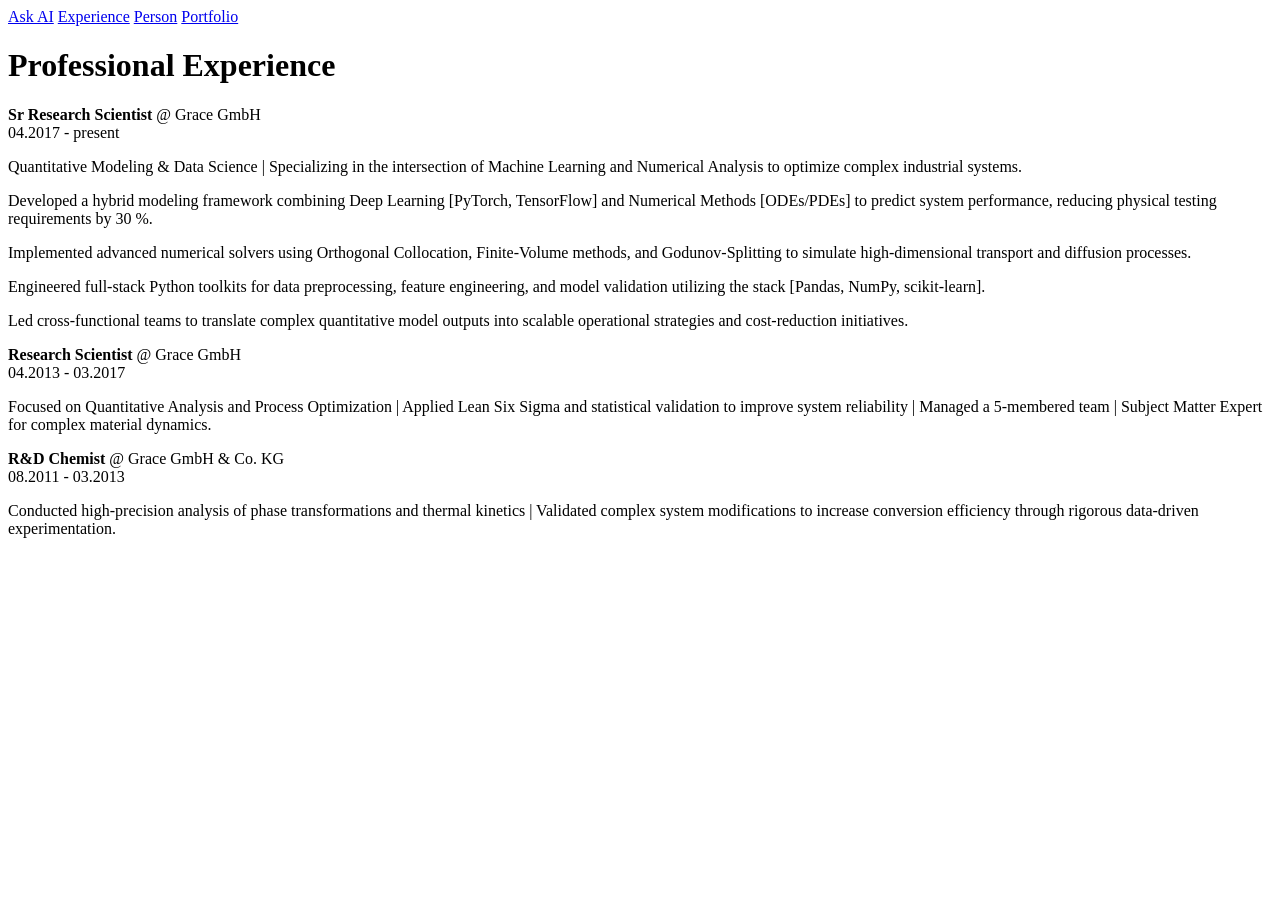
==== experience.html @ 0060b600 "Structure change" ====
<!DOCTYPE html>
<html lang="en">
<head>
    <meta charset="UTF-8">
    <meta name="viewport" content="width=device-width, initial-scale=1.0">
    <title>Experience - Quantitative Data Scientist</title>
    <link rel="stylesheet" href="assets/css/style.css">
</head>
<body>
    <nav class="navbar">
        <a href="index.html">Ask AI</a>
        <a href="experience.html" class="active">Experience</a>
        <a href="person.html">Person</a>
        <a href="portfolio.html">Portfolio</a>
    </nav>
    <div class="main-content">
        <div class="container">
            <h1>Professional Experience</h1>
            
            <div class="job">
                <div class="job-title"><strong>Sr Research Scientist</strong> @ Grace GmbH</div>
                <div class="job-date">04.2017 - present</div>
                <div class="job-desc">
                    <p>Quantitative Modeling & Data Science | Specializing in the intersection of Machine Learning and Numerical Analysis to optimize complex 
industrial systems.</p>
                    
                    <p>Developed a hybrid modeling framework combining Deep Learning [PyTorch, TensorFlow] and Numerical Methods [ODEs/PDEs] 
to predict system performance, reducing physical testing requirements by 30 %.</p>
                    
                    <p>Implemented advanced numerical solvers using Orthogonal Collocation, Finite-Volume methods, and Godunov-Splitting to simulate 
high-dimensional transport and diffusion processes.</p>
                    
                    <p>Engineered full-stack Python toolkits for data preprocessing, feature engineering, and model validation utilizing the stack [Pandas, NumPy, 
scikit-learn].</p>
                    
                    <p>Led cross-functional teams to translate complex quantitative model outputs into scalable operational strategies and cost-reduction initiatives.</p>
                </div>
            </div>

            <div class="job">
                <div class="job-title"><strong>Research Scientist</strong> @ Grace GmbH</div>
                <div class="job-date">04.2013 - 03.2017</div>
                <div class="job-desc">
                    <p>Focused on Quantitative Analysis and Process Optimization | Applied Lean Six Sigma and statistical validation to improve system 
reliability | Managed a 5-membered team | Subject Matter Expert for complex material dynamics.</p>
                </div>
            </div>

            <div class="job">
                <div class="job-title"><strong>R&D Chemist</strong> @ Grace GmbH & Co. KG</div>
                <div class="job-date">08.2011 - 03.2013</div>
                <div class="job-desc">
                    <p>Conducted high-precision analysis of phase transformations and thermal kinetics | Validated complex system modifications to increase conversion 
efficiency through rigorous data-driven experimentation.</p>
                </div>
            </div>
        </div>
    </div>
</body>
</html>
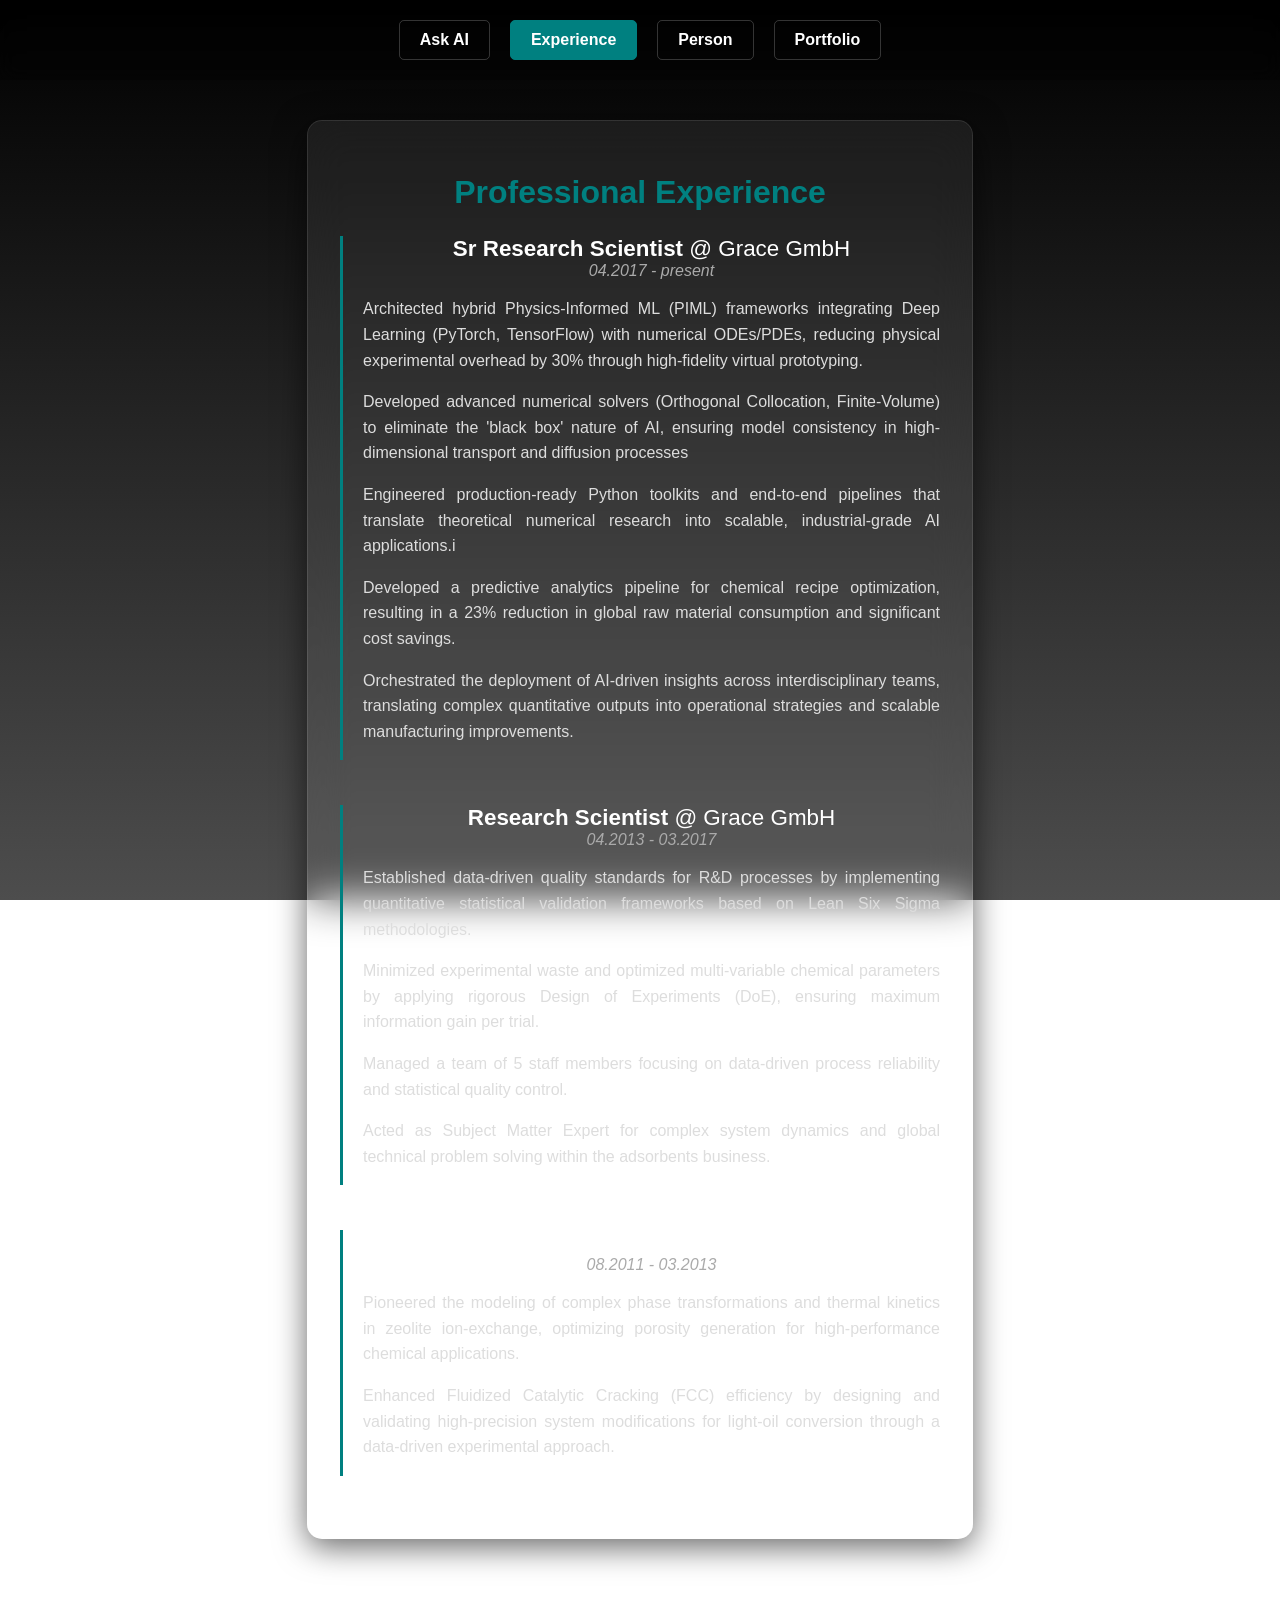
==== commit 27de7532: "General Content Update" ====
--- a/experience.html
+++ b/experience.html
@@ -21,19 +21,16 @@
                 <div class="job-title"><strong>Sr Research Scientist</strong> @ Grace GmbH</div>
                 <div class="job-date">04.2017 - present</div>
                 <div class="job-desc">
-                    <p>Quantitative Modeling & Data Science | Specializing in the intersection of Machine Learning and Numerical Analysis to optimize complex 
-industrial systems.</p>
+                    <p>Architected hybrid Physics-Informed ML (PIML) frameworks integrating Deep Learning (PyTorch, TensorFlow) with numerical ODEs/PDEs, reducing physical experimental overhead by 30% through high-fidelity virtual prototyping.</p>
                     
-                    <p>Developed a hybrid modeling framework combining Deep Learning [PyTorch, TensorFlow] and Numerical Methods [ODEs/PDEs] 
-to predict system performance, reducing physical testing requirements by 30 %.</p>
+                    <p>Developed advanced numerical solvers (Orthogonal Collocation, Finite-Volume) to eliminate the 'black box' nature of AI, ensuring model consistency in high-dimensional transport and diffusion processes</p>
                     
-                    <p>Implemented advanced numerical solvers using Orthogonal Collocation, Finite-Volume methods, and Godunov-Splitting to simulate 
-high-dimensional transport and diffusion processes.</p>
+                    <p>Engineered production-ready Python toolkits and end-to-end pipelines that translate theoretical numerical research into scalable, industrial-grade AI applications.i</p>
                     
-                    <p>Engineered full-stack Python toolkits for data preprocessing, feature engineering, and model validation utilizing the stack [Pandas, NumPy, 
-scikit-learn].</p>
+                    <p>Developed a predictive analytics pipeline for chemical recipe optimization, resulting in a 23% reduction in global raw material consumption and significant cost savings.</p>
                     
-                    <p>Led cross-functional teams to translate complex quantitative model outputs into scalable operational strategies and cost-reduction initiatives.</p>
+                    <p>Orchestrated the deployment of AI-driven insights across interdisciplinary teams, translating complex quantitative outputs into operational strategies and scalable  manufacturing improvements.</p>
+
                 </div>
             </div>
 
@@ -41,8 +38,14 @@
                 <div class="job-title"><strong>Research Scientist</strong> @ Grace GmbH</div>
                 <div class="job-date">04.2013 - 03.2017</div>
                 <div class="job-desc">
-                    <p>Focused on Quantitative Analysis and Process Optimization | Applied Lean Six Sigma and statistical validation to improve system 
-reliability | Managed a 5-membered team | Subject Matter Expert for complex material dynamics.</p>
+                    <p>Established data-driven quality standards for R&D processes by implementing quantitative statistical validation frameworks based on Lean Six Sigma methodologies.</p>
+
+                    <p>Minimized experimental waste and optimized multi-variable chemical parameters by applying rigorous Design of Experiments (DoE), ensuring maximum information gain per trial.</p>
+                    
+                    <p>Managed a team of 5 staff members focusing on data-driven process reliability and statistical quality control.</p>
+
+                    <p>Acted as Subject Matter Expert for complex system dynamics and global technical problem solving within the adsorbents business.</p>
+
                 </div>
             </div>
 
@@ -50,8 +53,10 @@
                 <div class="job-title"><strong>R&D Chemist</strong> @ Grace GmbH & Co. KG</div>
                 <div class="job-date">08.2011 - 03.2013</div>
                 <div class="job-desc">
-                    <p>Conducted high-precision analysis of phase transformations and thermal kinetics | Validated complex system modifications to increase conversion 
-efficiency through rigorous data-driven experimentation.</p>
+                    <p>Pioneered the modeling of complex phase transformations and thermal kinetics in zeolite ion-exchange, optimizing porosity generation for high-performance chemical applications.</p>
+
+                    <p>Enhanced Fluidized Catalytic Cracking (FCC) efficiency by designing and validating high-precision system modifications for light-oil conversion through a data-driven experimental approach.</p>
+                
                 </div>
             </div>
         </div>
--- a/assets/css/style.css
+++ b/assets/css/style.css
@@ -0,0 +1,275 @@
+:root {
+    --brand-color: #008080;
+    --brand-color-lighted: #4dcdcd;
+    --brand-black: #000000;
+    --brand-dark: #4d4d4d;
+    --brand-darkgray: #aaaaaa;
+    --brand-gray:#cccccc;
+    --brand-brightgray :#dddddd;
+    --brand-white: #ffffff;
+}
+
+body, html {
+    margin: 0;
+    padding: 0;
+    width: 100 %;
+    height: 100 %;
+    /* overflow-x: hidden; */
+    font-family: 'Segoe UI', Tahome, Geneva, Verdana, sans-serif;
+    /* Background */
+    background: linear-gradient(to bottom, var(--brand-black) 0%, var(--brand-dark) 100%);
+    background-attachment: fixed; 
+    background-repeat: no-repeat;
+}
+
+a {
+    color: var(--brand-brightgray);
+    text-decoration: none;
+    transition: 0.3s;
+}
+
+a:hover {
+    color: var(--brand-color-lighted);
+    text-decoration: underline;
+}
+
+a:visited {
+    color: var(--brand-brightgray);
+}
+
+p {
+    text-align: justify;
+}
+
+/* Navigation Bar */
+.navbar {
+    position: fixed;
+    top: 0;
+    width: 100%;
+    display: flex;
+    justify-content: center;
+    gap: 20px;
+    padding: 20px 0;
+    z-index: 100;
+    background: rgba(0, 0, 0, 0.3);
+    backdrop-filter: blur(10px);
+}
+.navbar a {
+    color: white;
+    text-decoration: none;
+    font-weight: bold;
+    padding: 10px 20px;
+    border-radius: 5px;
+    transition: 0.3s;
+    border: 1px solid rgba(255,255,255,0.2);
+}
+.navbar a:hover {
+    background: rgba(255,255,255,0.2);
+    box-shadow: 0 0 10px rgba(255,255,255,0.5);
+}
+.navbar a.active {
+    background: var(--brand-color);
+    border-color: var(--brand-color);
+}
+.main-content {
+       margin: 100px auto;
+       max-width: 800px;
+       padding: 20px;
+       display: flex;
+       justify-content: center;
+}
+
+#bg-canvas {
+    position: fixed;
+    top: 0;
+    left: 0;
+    z-index: 1;
+}
+#ui-layer {
+    position: relative;
+    z-index: 2; 
+    max-width: 700px;
+    margin: 100px auto 50px auto;
+    padding: 20px; 
+    pointer-events: none;
+} 
+
+.container {
+    pointer-events: auto; 
+    display: flex; flex-direction: column; gap: 15px; 
+    background: rgba(255, 255, 255, 0.07); 
+    backdrop-filter: blur(20px); 
+    padding: 32px;
+    border-radius: 15px; 
+    box-shadow: 0 8px 32px rgba(0,0,0,0.6); 
+    border: 1px solid rgba(255,255,255,0.1); 
+    max-width: 600px; 
+    text-align: center;
+    color: white; 
+}
+
+/* Photograph Styling */
+.profile-pic-wrapper {
+    width: 150px;
+    height: 150px;
+    margin: 0 auto 20px auto;
+    border-radius: 50%;
+    border: 4px solid var(--brand-color);
+    overflow: hidden; /* Ensure the image stays circular */
+    box-shadow: 0 0 15px rgba(66, 133, 244, 0.4);
+    background-color: #333; /* fallback color while loading */
+}
+.profile-img {
+    width: 100%;
+    height: 100%;
+    object-fit: cover; /* Crops the image to fill the circle without stretching */
+    display: block;
+}
+
+.content-img {
+    max-width: 600px;
+    height: auto;
+    display: block;
+    margin: 0 auto;
+}
+
+.job {
+    border-left: 3px solid var(--brand-color);
+    padding-left: 20px;
+    margin-bottom: 30px;
+}
+.job-title {
+    font-size: 1.4em;
+    /* font-weight: bold; */
+    color: var(--brand-white);
+} 
+.job-date {
+    color: var(--brand-darkgray);
+    font-style: italic;
+    margin-bottom: 10px;
+}
+.job-desc {
+    color: var(--brand-brightgray);
+    line-height: 1.6;
+}
+
+.skills-category {
+    margin-bottom: 20px;
+    text-align: left;
+}
+.category-title {
+    font-weight: bold;
+    color: var(--brand-color-lighted); /* or your primary color */
+    margin-bottom: 8px;
+    font-size: 1.1rem;
+    border-left: 4px solid var(--brand-color); /* Add a small accent line */
+    padding-left: 10px;
+}
+.skills-grid {
+    display: grid;
+    grid-template-columns: repeat(auto-fill, minmax(150px, 1fr));
+    gap: 10px;
+}
+.skill-item {
+    background: #333;
+    padding: 5px 10px;
+    border-radius: 4px;
+    font-size: 0.9rem;
+    color: var(--brand-gray);
+}
+
+h1 {
+    color: var(--brand-color);
+    margin-bottom: 10px;
+}
+        .tagline {
+            font-size: 1.2em;
+            color: var(--brand-darkgray);
+            margin-bottom: 30px;
+        }
+        .section {
+            text-align: left;
+            margin-top: 30px;
+        }
+        .section h3 {
+            border-bottom: 1px solid var(--brand-color);
+            padding-bottom: 5px; color: var(--brand-white);
+        }
+        .skills-grid {
+            display: grid;
+            grid-template-columns: 1fr 1fr;
+            gap: 10px;
+            margin-top: 10px;
+        }
+        .skill-item {
+            background: rgba(255,255,255,0.1);
+            padding: 5px 10px;
+            border-radius: 4px;
+            font-size: 0.9em;
+        }
+
+h2 {
+    text-align: center;
+    color: var(--brand-white);
+    text-shadow: 0 0 10px rgba(0,255,0,0.5);
+}
+
+textarea { 
+    padding: 12px;
+    width: 100%;
+    box-sizing: border-box; 
+    border: 1px solid #444;
+    border-radius: 5px; 
+    font-size: 16px;
+    background: rgba(0,0,0,0.4);
+    color: white;
+    resize: vertical; 
+}
+
+button { 
+    padding: 12px;
+    background-color: var(--brand-color);
+    color: white; 
+    border: none;
+    border-radius: 5px;
+    cursor: pointer; 
+    font-weight: bold;
+    font-size: 16px;
+    transition: 0.3s; 
+}
+
+button:hover {
+    background-color: var(--brand-color-lighted);
+    box-shadow: 0 0 15px var(--brand-color);
+}
+
+button:disabled {
+    background-color: #555;
+}
+
+#response { 
+    background: rgba(0,0,0,0.5);
+    padding: 15px;
+    border-radius: 5px; 
+    border: 1px solid #444;
+    min-height: 50px;
+    color: var(--brand-brightgray);
+    text-align: left; 
+}
+
+#response h1, #response h2, #response h3 { color: var(--brand-color); }
+
+#response code {
+    background: #222;
+    color: #8f8;
+    padding: 2px 5px;
+    border-radius: 3px;
+}
+
+#response pre {
+    background: #111;
+    color: var(--brand-white);
+    padding: 15px;
+    border-radius: 5px;
+    overflow-x: auto;
+}
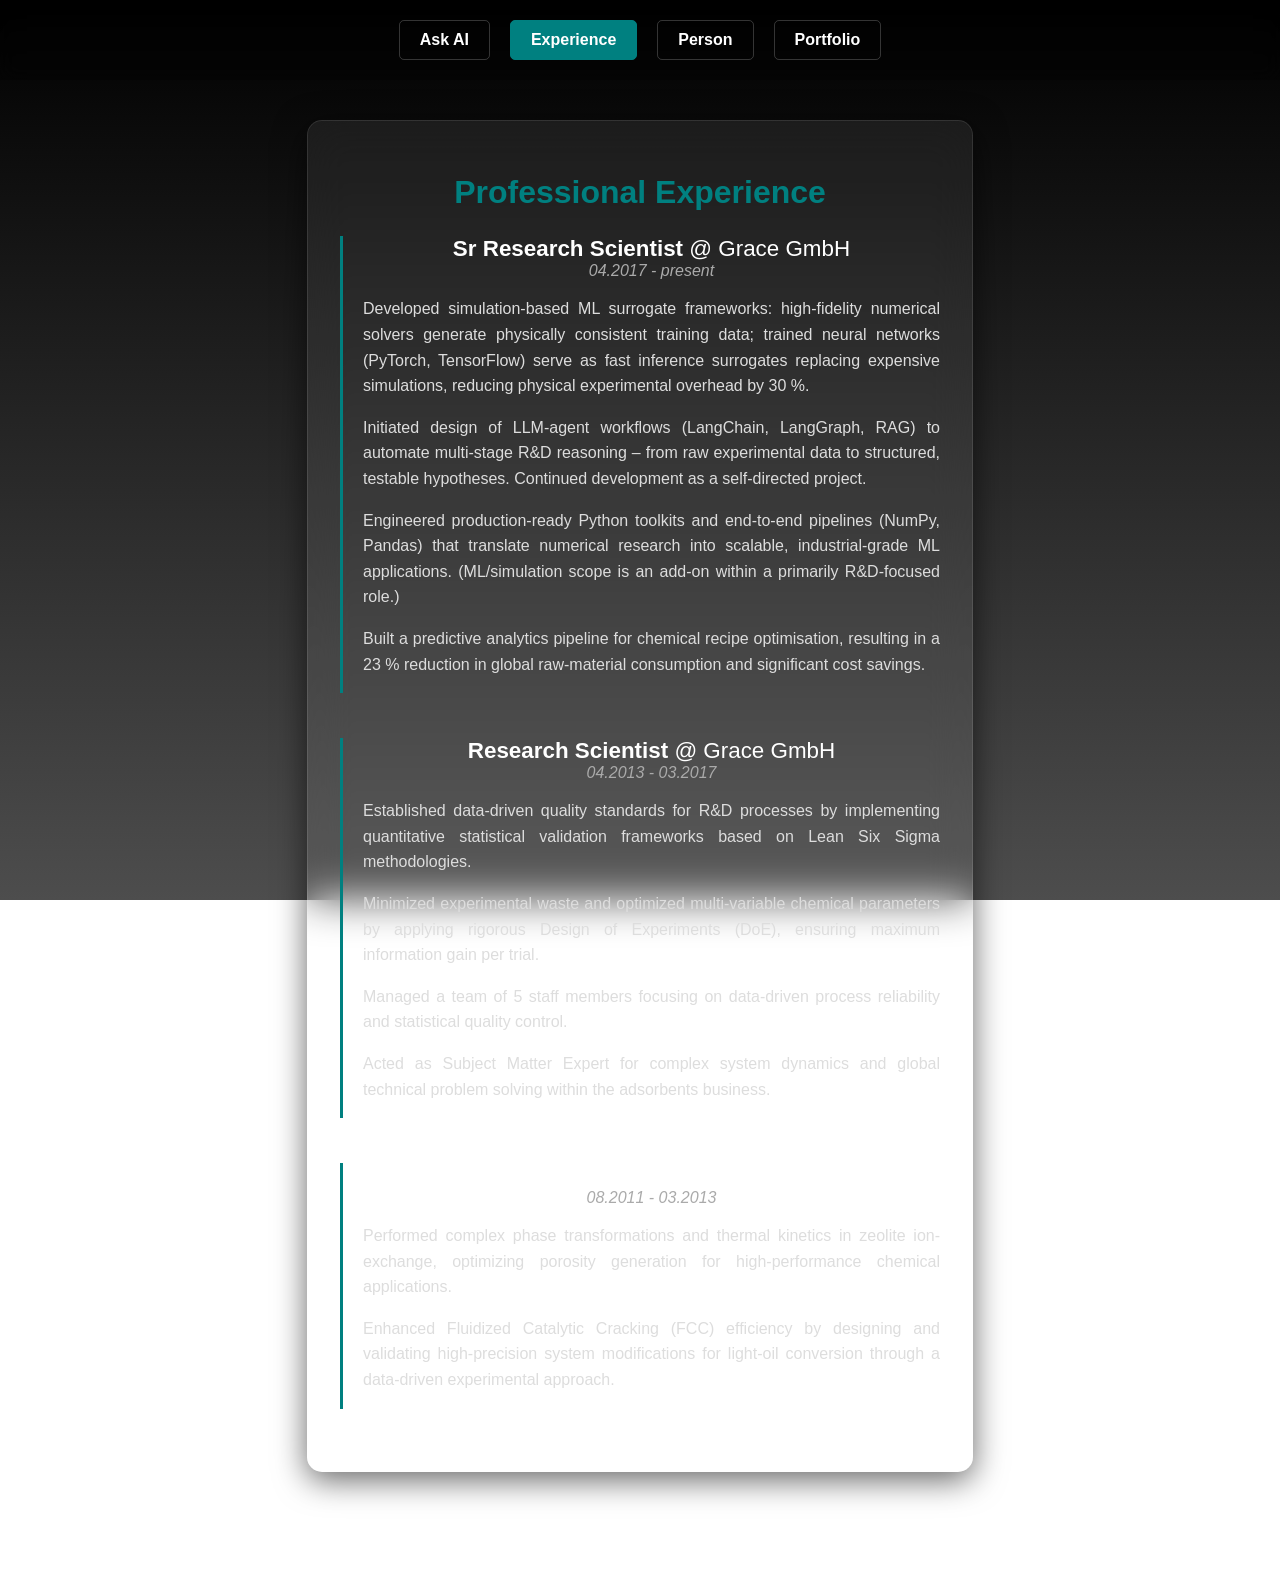
==== commit 27588e01: "Upgrade commit" ====
--- a/experience.html
+++ b/experience.html
@@ -21,16 +21,10 @@
                 <div class="job-title"><strong>Sr Research Scientist</strong> @ Grace GmbH</div>
                 <div class="job-date">04.2017 - present</div>
                 <div class="job-desc">
-                    <p>Architected hybrid Physics-Informed ML (PIML) frameworks integrating Deep Learning (PyTorch, TensorFlow) with numerical ODEs/PDEs, reducing physical experimental overhead by 30% through high-fidelity virtual prototyping.</p>
-                    
-                    <p>Developed advanced numerical solvers (Orthogonal Collocation, Finite-Volume) to eliminate the 'black box' nature of AI, ensuring model consistency in high-dimensional transport and diffusion processes</p>
-                    
-                    <p>Engineered production-ready Python toolkits and end-to-end pipelines that translate theoretical numerical research into scalable, industrial-grade AI applications.i</p>
-                    
-                    <p>Developed a predictive analytics pipeline for chemical recipe optimization, resulting in a 23% reduction in global raw material consumption and significant cost savings.</p>
-                    
-                    <p>Orchestrated the deployment of AI-driven insights across interdisciplinary teams, translating complex quantitative outputs into operational strategies and scalable  manufacturing improvements.</p>
-
+                    <p>Developed simulation-based ML surrogate frameworks: high-fidelity numerical solvers generate physically consistent training data; trained neural networks (PyTorch, TensorFlow) serve as fast inference surrogates replacing expensive simulations, reducing physical experimental overhead by 30 %.</p>
+                    <p>Initiated design of LLM-agent workflows (LangChain, LangGraph, RAG) to automate multi-stage R&D reasoning – from raw experimental data to structured, testable hypotheses. Continued development as a self-directed project.</p>
+                    <p>Engineered production-ready Python toolkits and end-to-end pipelines (NumPy, Pandas) that translate numerical research into scalable, industrial-grade ML applications. (ML/simulation scope is an add-on within a primarily R&D-focused role.)</p>
+                    <p>Built a predictive analytics pipeline for chemical recipe optimisation, resulting in a 23 % reduction in global raw-material consumption and significant cost savings.</p>
                 </div>
             </div>
 
@@ -53,7 +47,7 @@
                 <div class="job-title"><strong>R&D Chemist</strong> @ Grace GmbH & Co. KG</div>
                 <div class="job-date">08.2011 - 03.2013</div>
                 <div class="job-desc">
-                    <p>Pioneered the modeling of complex phase transformations and thermal kinetics in zeolite ion-exchange, optimizing porosity generation for high-performance chemical applications.</p>
+                    <p>Performed complex phase transformations and thermal kinetics in zeolite ion-exchange, optimizing porosity generation for high-performance chemical applications.</p>
 
                     <p>Enhanced Fluidized Catalytic Cracking (FCC) efficiency by designing and validating high-precision system modifications for light-oil conversion through a data-driven experimental approach.</p>
                 
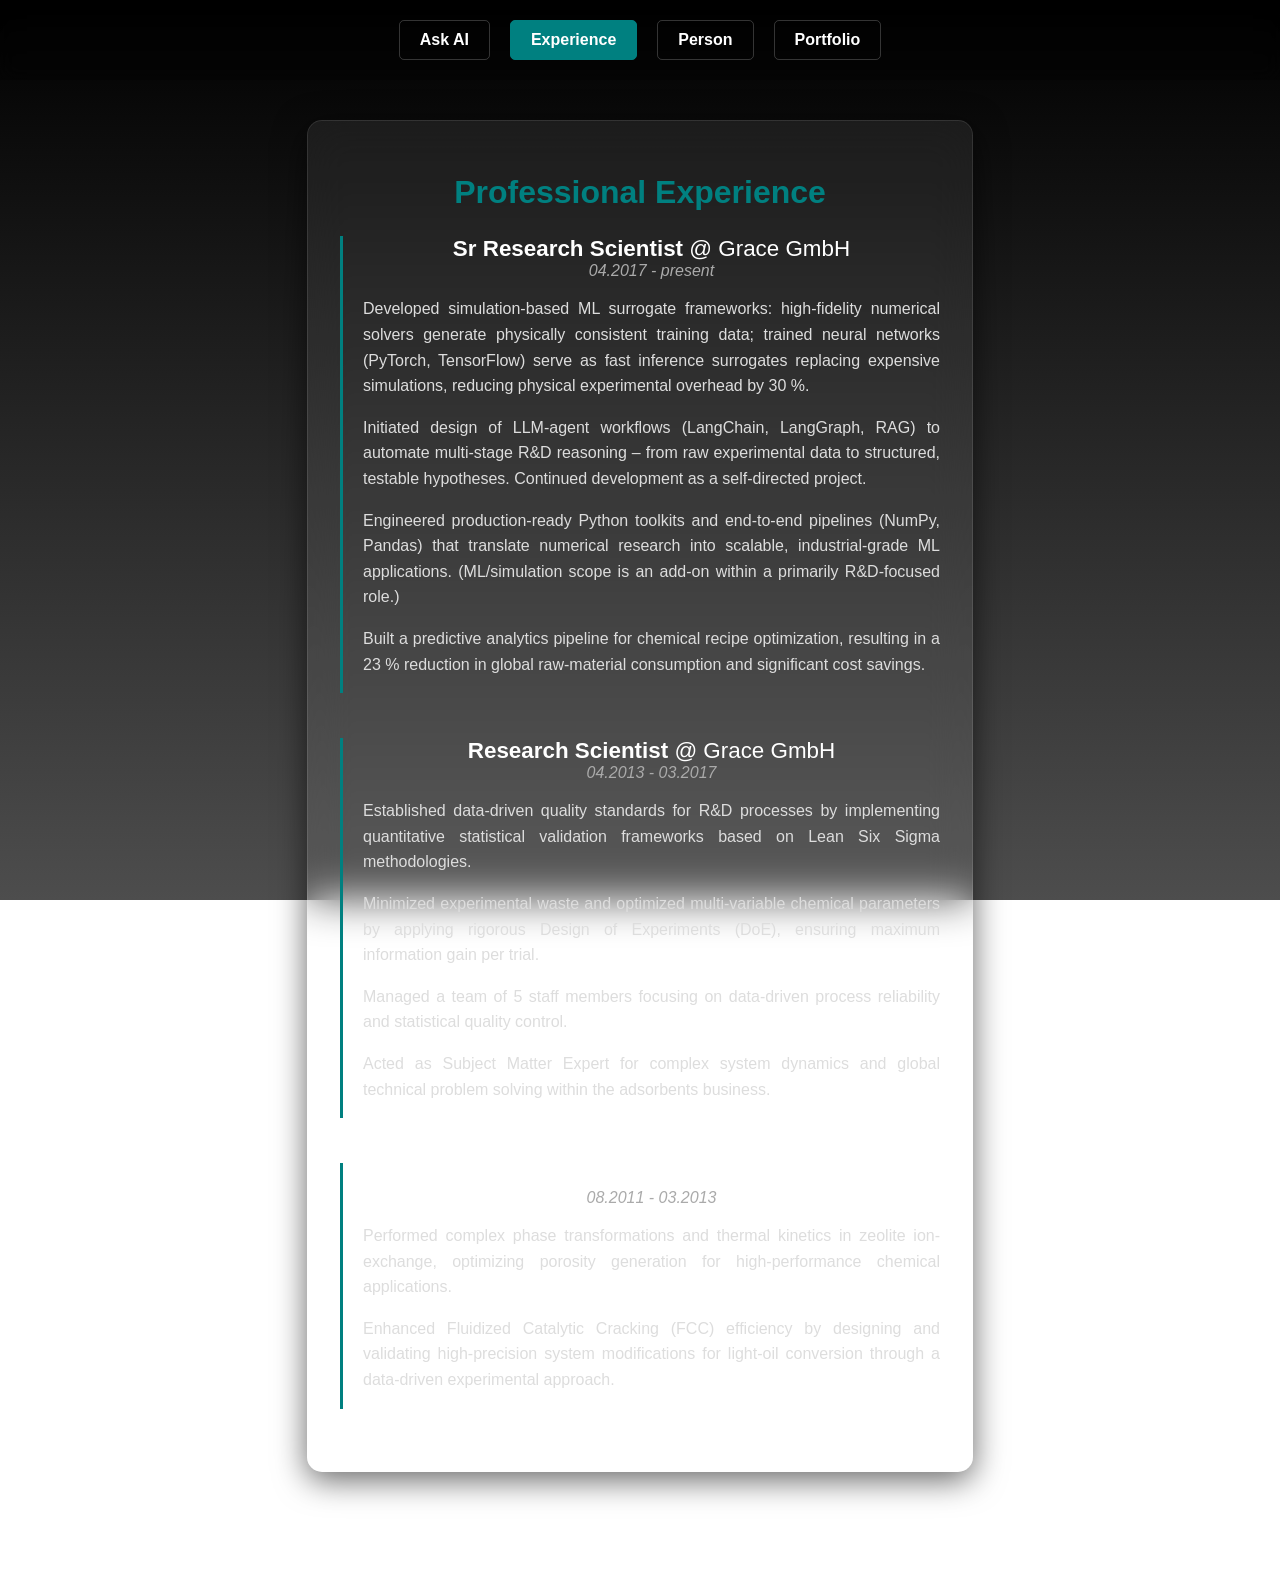
==== commit 0c5c4d89: "Upgraded Content" ====
--- a/experience.html
+++ b/experience.html
@@ -24,7 +24,7 @@
                     <p>Developed simulation-based ML surrogate frameworks: high-fidelity numerical solvers generate physically consistent training data; trained neural networks (PyTorch, TensorFlow) serve as fast inference surrogates replacing expensive simulations, reducing physical experimental overhead by 30 %.</p>
                     <p>Initiated design of LLM-agent workflows (LangChain, LangGraph, RAG) to automate multi-stage R&D reasoning – from raw experimental data to structured, testable hypotheses. Continued development as a self-directed project.</p>
                     <p>Engineered production-ready Python toolkits and end-to-end pipelines (NumPy, Pandas) that translate numerical research into scalable, industrial-grade ML applications. (ML/simulation scope is an add-on within a primarily R&D-focused role.)</p>
-                    <p>Built a predictive analytics pipeline for chemical recipe optimisation, resulting in a 23 % reduction in global raw-material consumption and significant cost savings.</p>
+                    <p>Built a predictive analytics pipeline for chemical recipe optimization, resulting in a 23 % reduction in global raw-material consumption and significant cost savings.</p>
                 </div>
             </div>
 
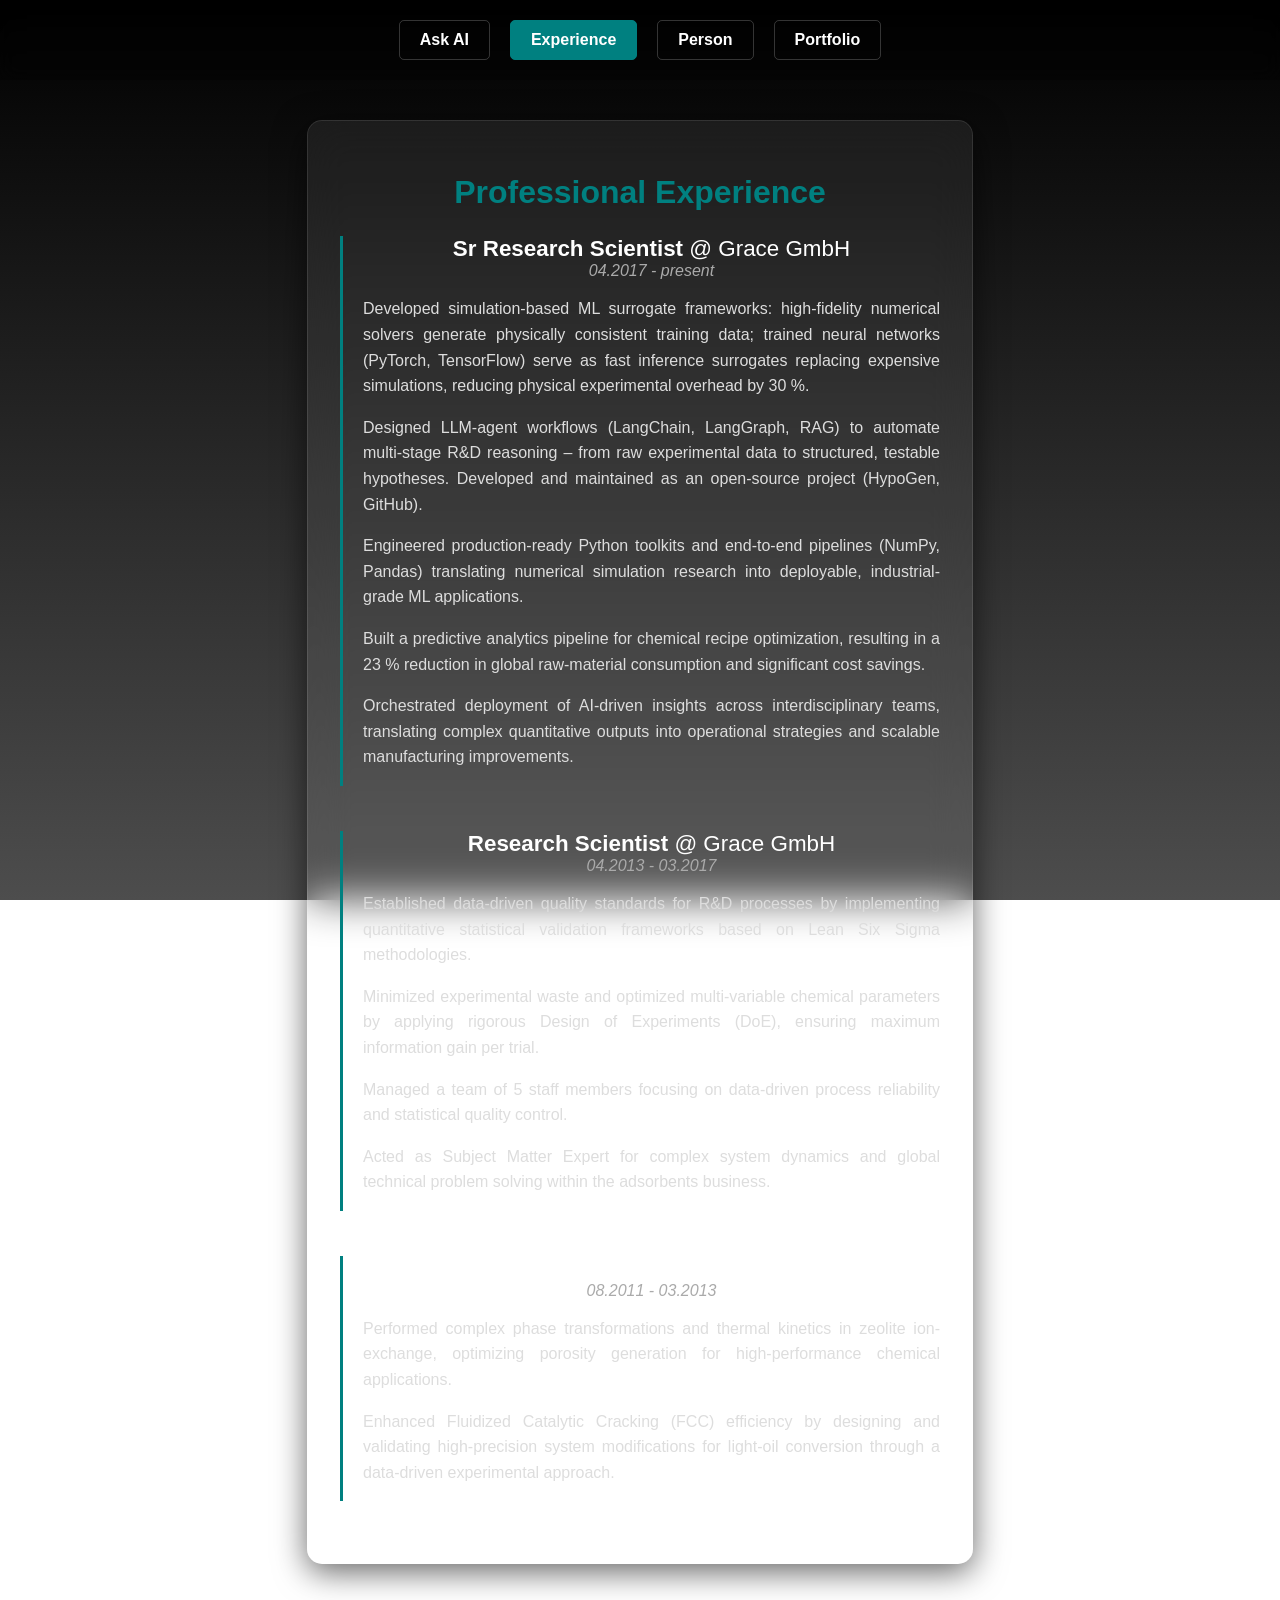
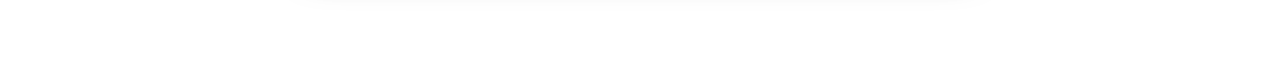
==== commit a015ce42: "Content updated" ====
--- a/experience.html
+++ b/experience.html
@@ -22,9 +22,10 @@
                 <div class="job-date">04.2017 - present</div>
                 <div class="job-desc">
                     <p>Developed simulation-based ML surrogate frameworks: high-fidelity numerical solvers generate physically consistent training data; trained neural networks (PyTorch, TensorFlow) serve as fast inference surrogates replacing expensive simulations, reducing physical experimental overhead by 30 %.</p>
-                    <p>Initiated design of LLM-agent workflows (LangChain, LangGraph, RAG) to automate multi-stage R&D reasoning – from raw experimental data to structured, testable hypotheses. Continued development as a self-directed project.</p>
-                    <p>Engineered production-ready Python toolkits and end-to-end pipelines (NumPy, Pandas) that translate numerical research into scalable, industrial-grade ML applications. (ML/simulation scope is an add-on within a primarily R&D-focused role.)</p>
+                    <p>Designed LLM-agent workflows (LangChain, LangGraph, RAG) to automate multi-stage R&D reasoning – from raw experimental data to structured, testable hypotheses. Developed and maintained as an open-source project (HypoGen, GitHub).</p>
+                    <p>Engineered production-ready Python toolkits and end-to-end pipelines (NumPy, Pandas) translating numerical simulation research into deployable, industrial-grade ML applications.</p>
                     <p>Built a predictive analytics pipeline for chemical recipe optimization, resulting in a 23 % reduction in global raw-material consumption and significant cost savings.</p>
+                    <p>Orchestrated deployment of AI-driven insights across interdisciplinary teams, translating complex quantitative outputs into operational strategies and scalable manufacturing improvements.</p>
                 </div>
             </div>
 
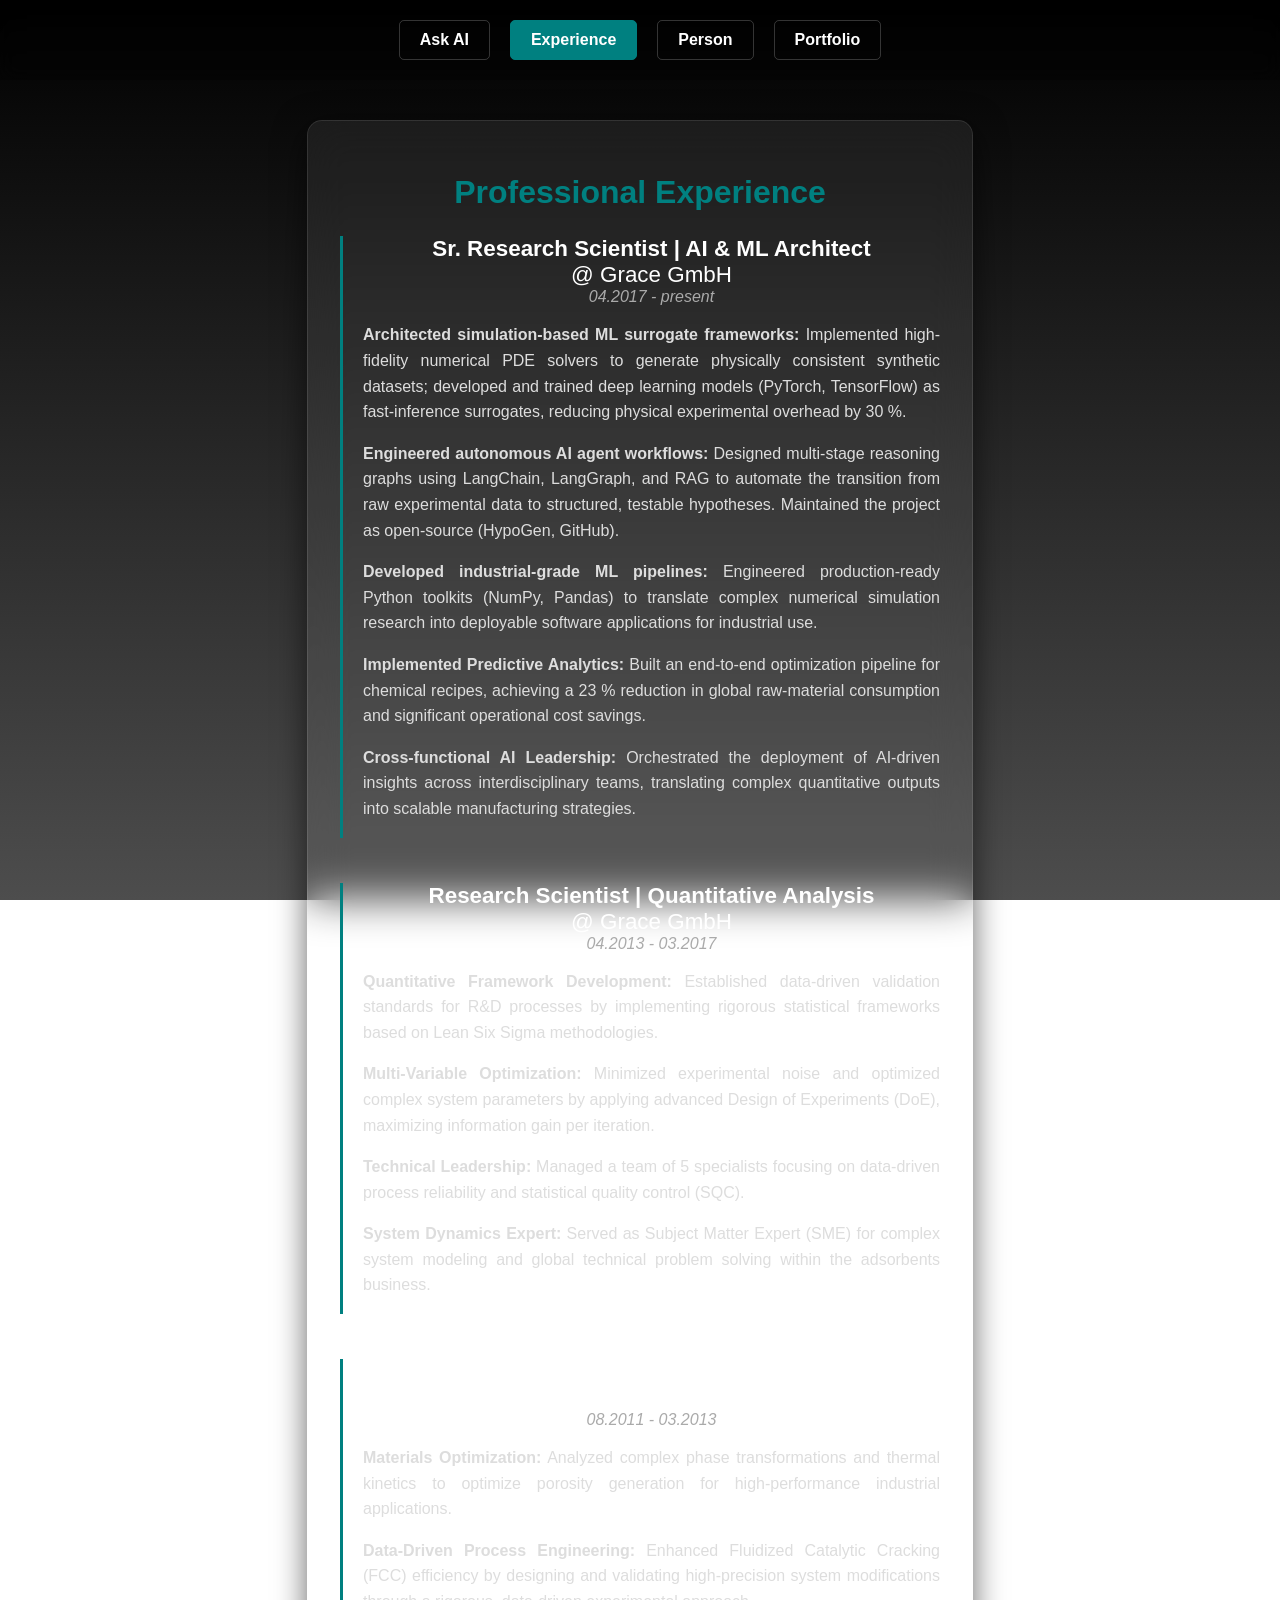
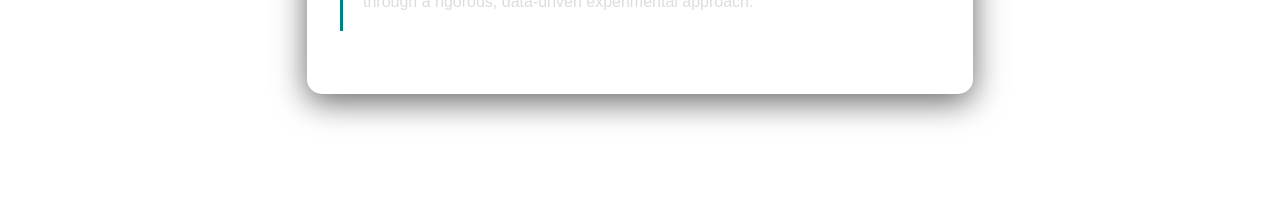
==== commit 5bb14e72: "Content Update" ====
--- a/experience.html
+++ b/experience.html
@@ -3,7 +3,7 @@
 <head>
     <meta charset="UTF-8">
     <meta name="viewport" content="width=device-width, initial-scale=1.0">
-    <title>Experience - Quantitative Data Scientist</title>
+    <title>Experience - AI Architect & Computational Scientist</title>
     <link rel="stylesheet" href="assets/css/style.css">
 </head>
 <body>
@@ -16,42 +16,47 @@
     <div class="main-content">
         <div class="container">
             <h1>Professional Experience</h1>
-            
             <div class="job">
-                <div class="job-title"><strong>Sr Research Scientist</strong> @ Grace GmbH</div>
+                <div class="job-title"><strong>Sr. Research Scientist | AI & ML Architect</strong></div>
+                <div class="job-title">@ Grace GmbH</div>
                 <div class="job-date">04.2017 - present</div>
                 <div class="job-desc">
-                    <p>Developed simulation-based ML surrogate frameworks: high-fidelity numerical solvers generate physically consistent training data; trained neural networks (PyTorch, TensorFlow) serve as fast inference surrogates replacing expensive simulations, reducing physical experimental overhead by 30 %.</p>
-                    <p>Designed LLM-agent workflows (LangChain, LangGraph, RAG) to automate multi-stage R&D reasoning – from raw experimental data to structured, testable hypotheses. Developed and maintained as an open-source project (HypoGen, GitHub).</p>
-                    <p>Engineered production-ready Python toolkits and end-to-end pipelines (NumPy, Pandas) translating numerical simulation research into deployable, industrial-grade ML applications.</p>
-                    <p>Built a predictive analytics pipeline for chemical recipe optimization, resulting in a 23 % reduction in global raw-material consumption and significant cost savings.</p>
-                    <p>Orchestrated deployment of AI-driven insights across interdisciplinary teams, translating complex quantitative outputs into operational strategies and scalable manufacturing improvements.</p>
+                    <p><strong>Architected simulation-based ML surrogate frameworks:</strong> Implemented high-fidelity numerical PDE solvers to generate physically consistent 
+synthetic datasets; developed and trained deep learning models (PyTorch, TensorFlow) as fast-inference surrogates, reducing physical experimental overhead by 30 %.</p>
+                    <p><strong>Engineered autonomous AI agent workflows:</strong> Designed multi-stage reasoning graphs using LangChain, LangGraph, and RAG to automate the 
+transition from raw experimental data to structured, testable hypotheses. Maintained the project as open-source (HypoGen, GitHub).</p>
+                    <p><strong>Developed industrial-grade ML pipelines:</strong> Engineered production-ready Python toolkits (NumPy, Pandas) to translate complex numerical 
+simulation research into deployable software applications for industrial use.</p>
+                    <p><strong>Implemented Predictive Analytics:</strong> Built an end-to-end optimization pipeline for chemical recipes, achieving a 23 % reduction in global 
+raw-material consumption and significant operational cost savings.</p>
+                    <p><strong>Cross-functional AI Leadership:</strong> Orchestrated the deployment of AI-driven insights across interdisciplinary teams, translating complex 
+quantitative outputs into scalable manufacturing strategies.</p>
                 </div>
             </div>
-
             <div class="job">
-                <div class="job-title"><strong>Research Scientist</strong> @ Grace GmbH</div>
+                <div class="job-title"><strong>Research Scientist | Quantitative Analysis</strong></div>
+                <div class="job-title">@ Grace GmbH</div>
                 <div class="job-date">04.2013 - 03.2017</div>
                 <div class="job-desc">
-                    <p>Established data-driven quality standards for R&D processes by implementing quantitative statistical validation frameworks based on Lean Six Sigma methodologies.</p>
-
-                    <p>Minimized experimental waste and optimized multi-variable chemical parameters by applying rigorous Design of Experiments (DoE), ensuring maximum information gain per trial.</p>
-                    
-                    <p>Managed a team of 5 staff members focusing on data-driven process reliability and statistical quality control.</p>
-
-                    <p>Acted as Subject Matter Expert for complex system dynamics and global technical problem solving within the adsorbents business.</p>
-
+                    <p><strong>Quantitative Framework Development:</strong> Established data-driven validation standards for R&D processes by implementing rigorous statistical 
+frameworks based on Lean Six Sigma methodologies.</p>
+                    <p><strong>Multi-Variable Optimization:</strong> Minimized experimental noise and optimized complex system parameters by applying advanced Design of 
+Experiments (DoE), maximizing information gain per iteration.</p>
+                    <p><strong>Technical Leadership:</strong> Managed a team of 5 specialists focusing on data-driven process reliability and statistical quality control 
+(SQC).</p>
+                    <p><strong>System Dynamics Expert:</strong> Served as Subject Matter Expert (SME) for complex system modeling and global technical problem solving within 
+the adsorbents business.</p>
                 </div>
             </div>
-
             <div class="job">
-                <div class="job-title"><strong>R&D Chemist</strong> @ Grace GmbH & Co. KG</div>
+                <div class="job-title"><strong>R&D Chemist | Process Optimization</strong></div>
+                <div class="job-title">@ Grace GmbH & Co. KG</div>
                 <div class="job-date">08.2011 - 03.2013</div>
                 <div class="job-desc">
-                    <p>Performed complex phase transformations and thermal kinetics in zeolite ion-exchange, optimizing porosity generation for high-performance chemical applications.</p>
-
-                    <p>Enhanced Fluidized Catalytic Cracking (FCC) efficiency by designing and validating high-precision system modifications for light-oil conversion through a data-driven experimental approach.</p>
-                
+                    <p><strong>Materials Optimization:</strong> Analyzed complex phase transformations and thermal kinetics to optimize porosity generation for high-performance 
+industrial applications.</p>
+                    <p><strong>Data-Driven Process Engineering:</strong> Enhanced Fluidized Catalytic Cracking (FCC) efficiency by designing and validating high-precision 
+system modifications through a rigorous, data-driven experimental approach.</p>
                 </div>
             </div>
         </div>
--- a/assets/css/style.css
+++ b/assets/css/style.css
@@ -39,6 +39,11 @@
 
 p {
     text-align: justify;
+}
+
+p.tight {
+    margin-bottom: 5px;
+    margin-top: 5px;
 }
 
 /* Navigation Bar */
